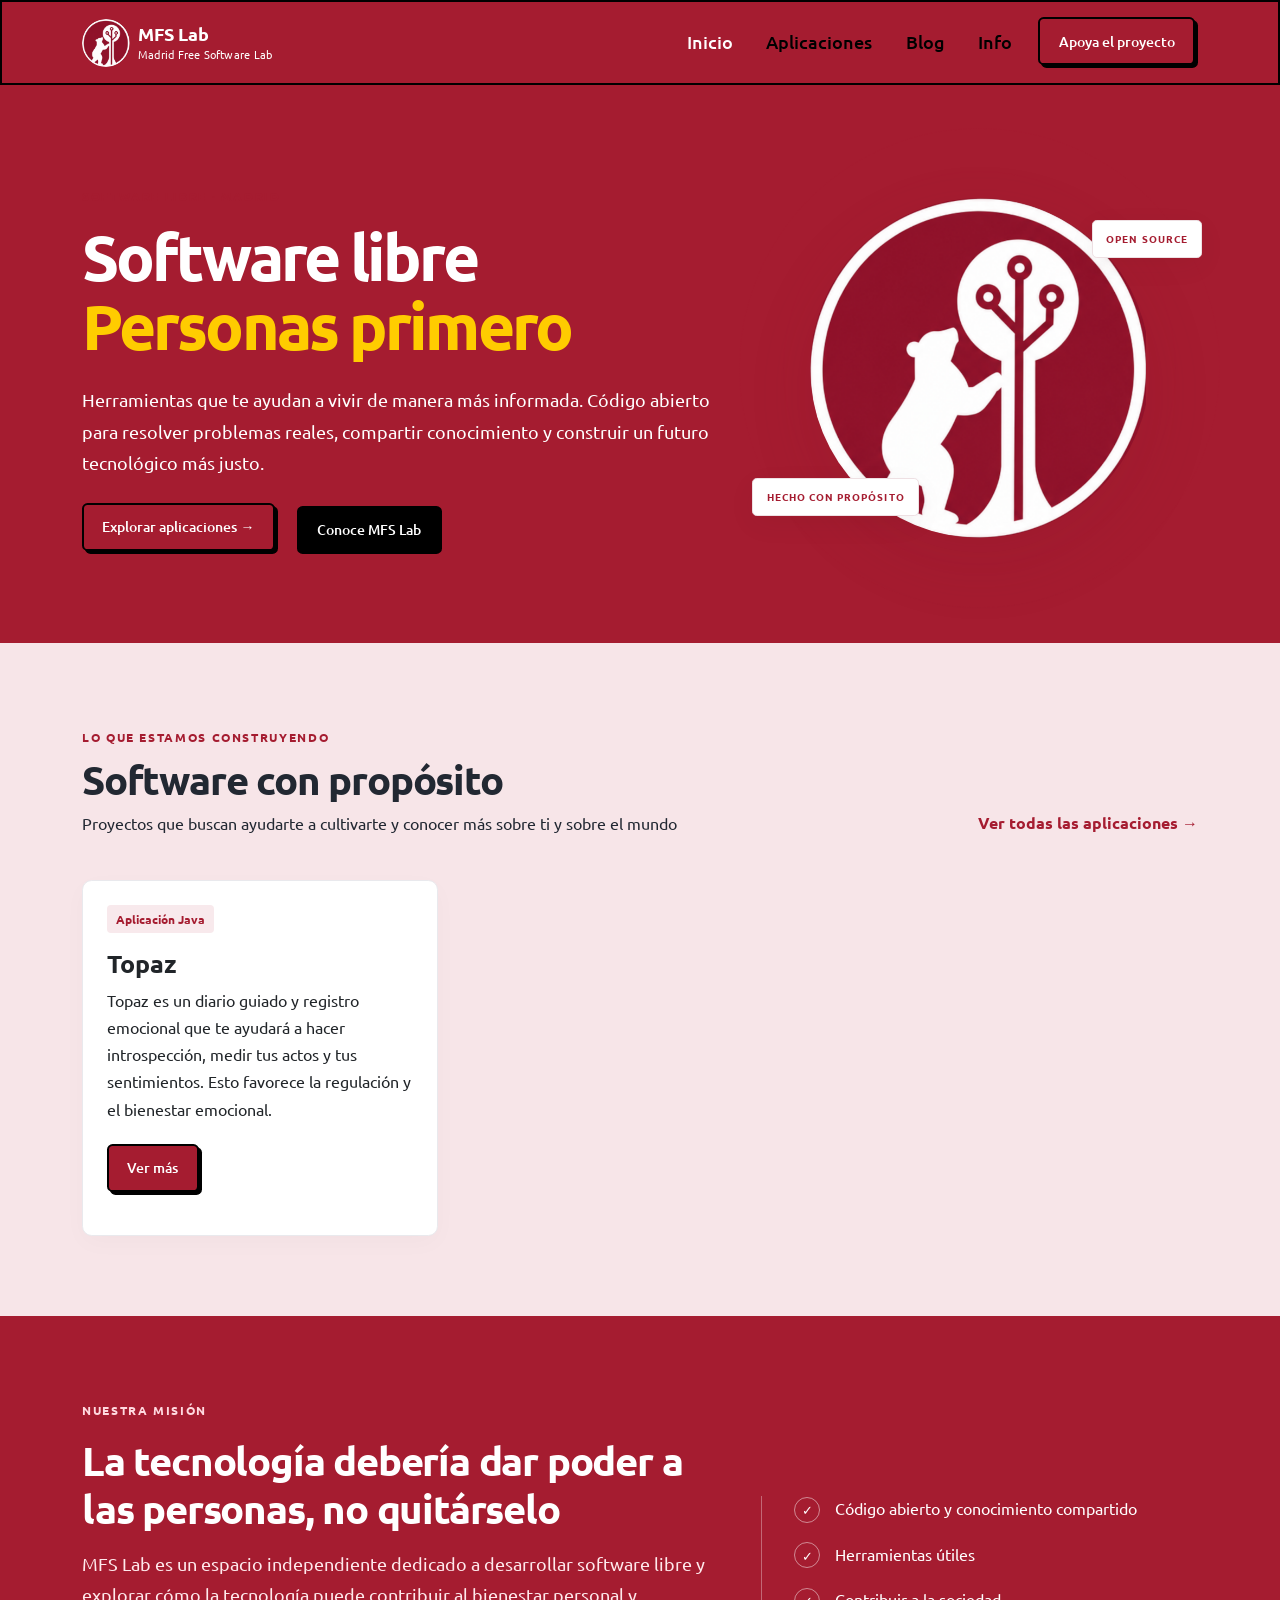
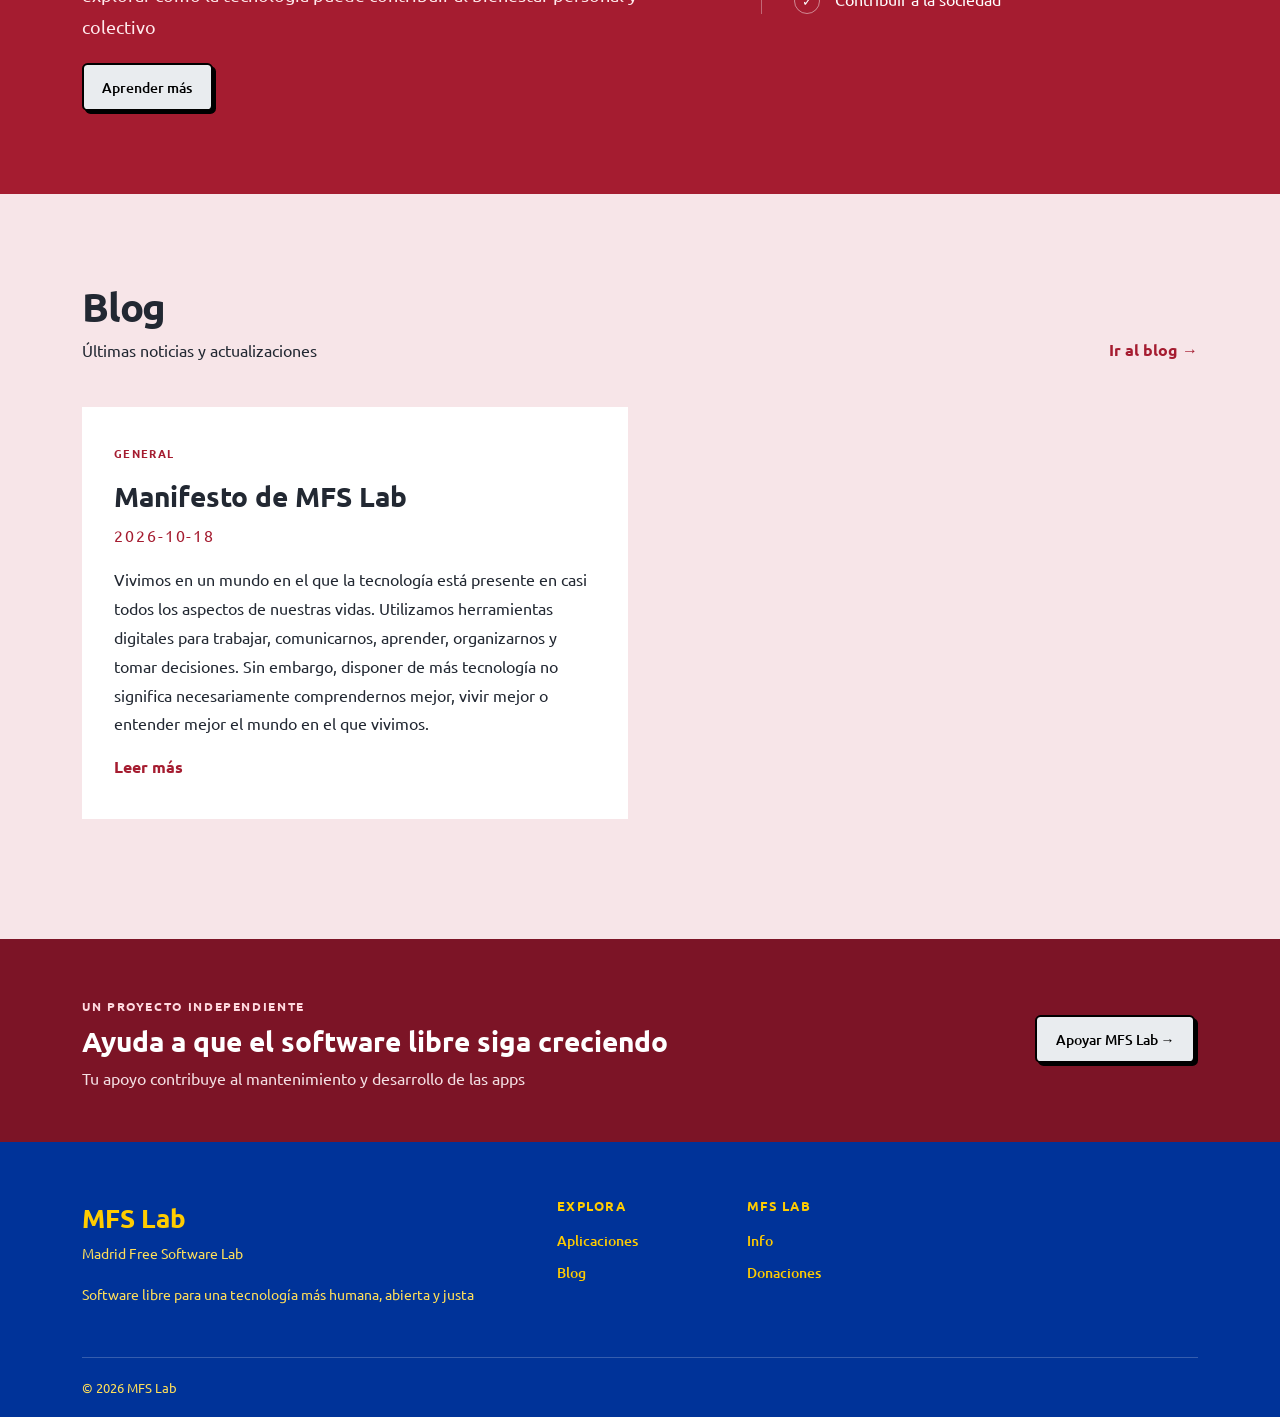
==== index.html @ f6865621 "feat: initial release of MFS Lab website" ====
<!doctype html>
<html lang="es">

<head>
  <meta charset="utf-8">
  <meta name="viewport" content="width=device-width, initial-scale=1">
  <meta name="description" content="MFS Lab crea software libre, útil y centrado en las personas.">
  <title>MFS Lab: Madrid Free Software Lab</title>
  <link rel="preconnect" href="https://fonts.googleapis.com">
  <link rel="preconnect" href="https://fonts.gstatic.com" crossorigin>
  <link href="https://fonts.googleapis.com/css2?family=Ubuntu:wght@300;400;500;700&display=swap" rel="stylesheet">
  <link href="assets/css/brite-bootstrap.min.css" rel="stylesheet">
  <link href="assets/css/site.css" rel="stylesheet">
</head>

<body>
  <nav class="navbar navbar-expand-lg navbar-light sticky-top border-bottom">
    <div class="container"><a class="navbar-brand d-flex align-items-center gap-2" href="index.html"><img
          src="assets/images/mfs-lab-logo.png" alt="Logotipo de MFS Lab" width="48" height="48"><span><strong
            class="text-secondary">MFS
            Lab</strong><small class="brand-subtitle d-block text-secondary">Madrid Free Software Lab</small></span></a>
      <button class="navbar-toggler" type="button" data-bs-toggle="collapse" data-bs-target="#mainNav"
        aria-controls="mainNav" aria-expanded="false" aria-label="Abrir navegación"><span
          class="navbar-toggler-icon"></span></button>
      <div class="collapse navbar-collapse" id="mainNav">
        <ul class="navbar-nav ms-auto align-items-lg-center gap-lg-2">
          <li class="nav-item"><a class="nav-link active" href="index.html">Inicio</a></li>
          <li class="nav-item"><a class="nav-link" href="apps.html">Aplicaciones</a></li>
          <li class="nav-item"><a class="nav-link" href="blog.html">Blog</a></li>
          <li class="nav-item"><a class="nav-link" href="about.html">Info</a></li>
          <li class="nav-item"><a class="btn btn-primary ms-lg-2" href="donate.html">Apoya el proyecto</a></li>
        </ul>
      </div>
    </div>
  </nav>
  <main>
    <section class="hero-section">
      <div class="container">
        <div class="row align-items-center g-5">
          <div class="col-lg-7"><span class="eyebrow">SOFTWARE LIBRE · MADRID</span>
            <h1 class="display-3 fw-bold mt-3 text-secondary">Software libre<br><span class="text-highlight">Personas
                primero</span></h1>
            <p class="lead mt-4 mb-4 hero-copy">Herramientas que te ayudan a vivir de manera más informada. Código
              abierto para resolver problemas reales, compartir conocimiento y construir un futuro
              tecnológico más justo.</p>
            <div class="d-flex flex-wrap gap-3"><a class="btn btn-primary btn-lg" href="apps.html">Explorar aplicaciones
                <span aria-hidden="true">→</span></a><a class="btn btn-outline-dark btn-lg" href="about.html">Conoce MFS
                Lab</a></div>
          </div>
          <div class="col-lg-5">
            <div class="hero-logo-panel">
              <div class="logo-orbit orbit-one"></div>
              <div class="logo-orbit orbit-two"></div><img src="assets/images/mfs-lab-logo.png"
                alt="Oso madrileño junto a un árbol tecnológico, emblema de MFS Lab" class="hero-logo">
              <div class="hero-chip chip-top">OPEN SOURCE</div>
              <div class="hero-chip chip-bottom">HECHO CON PROPÓSITO</div>
            </div>
          </div>
        </div>
      </div>
    </section>
    <section class="section-pad section-apps">
      <div class="container section-apps">
        <div class="section-heading d-flex flex-wrap justify-content-between align-items-end gap-3">
          <div><span class="eyebrow">LO QUE ESTAMOS CONSTRUYENDO</span>
            <h2 class="display-6 fw-bold mt-2">Software con propósito</h2>
            <p class="body mb-0">Proyectos que buscan ayudarte a cultivarte y conocer más sobre ti y sobre el mundo</p>
          </div><a href="apps.html" class="text-link">Ver todas las aplicaciones →</a>
        </div>
        <div class="row g-4 mt-2">
          <div class="col-md-6 col-lg-4">
            <article class="card project-card pb-3">
              <div class="project-art art-topaz"><span class="art-label">v26.1</span></div>
              <div class="card-body p-4"><span class="tag">Aplicación Java</span>
                <h2 class="h3 fw-bold mt-3">Topaz</h2>
                <p class="body">Topaz es un diario guiado y registro emocional que te ayudará a hacer
                  introspección, medir tus actos y tus sentimientos. Esto favorece la regulación y el
                  bienestar emocional.</p><a class="btn btn-primary mt-2" href="https://mfslab.github.io/TopazApp/"
                  target="_blank" rel="noopener noreferrer">Ver más</a>
              </div>
            </article>
          </div>
          <!--
          <div class="col-md-6 col-lg-4">
            <article class="card project-card pb-3">
              <div class="project-art art-topaz"><span class="art-label">v26.1</span></div>
              <div class="card-body p-4"><span class="tag">Página Web</span>
                <h2 class="h3 fw-bold mt-3">Pause</h2>
                <p class="body">Herramienta para pausar y controlar la respiración.</p><a class="btn btn-primary mt-2"
                  href="https://mfslab.github.io/TopazApp/" target="_blank" rel="noopener noreferrer">Ver más</a>
              </div>
            </article>
          </div>
          -->
        </div>
      </div>
    </section>
    <section class="mission-section">
      <div class="container">
        <div class="row align-items-center g-5">
          <div class="col-lg-7"><span class="eyebrow eyebrow-light">NUESTRA MISIÓN</span>
            <h2 class="display-6 fw-bold mt-3">La tecnología debería dar poder a las personas, no quitárselo</h2>
            <p class="lead mt-3">MFS Lab es un espacio independiente dedicado a desarrollar software libre y
              explorar cómo la tecnología puede contribuir al bienestar personal y colectivo</p><a
              class="btn btn-light btn-lg mt-2" href="about.html">Aprender más</a>
          </div>
          <div class="col-lg-5">
            <div class="mission-points">
              <p><span>✓</span> Código abierto y conocimiento compartido</p>
              <p><span>✓</span> Herramientas útiles</p>
              <p><span>✓</span> Contribuir a la sociedad</p>
            </div>
          </div>
        </div>
      </div>
    </section>
    <section class="section-pad news-preview section-apps">
      <div class="container section-apps">
        <div class="section-heading d-flex flex-wrap justify-content-between align-items-end gap-3">
          <div>
            <h2 class="display-6 fw-bold mt-2">Blog</h2>
            <p class="body mb-0">Últimas noticias y actualizaciones</p>
          </div><a href="blog.html" class="text-link">Ir al blog →</a>
        </div>
        <div class="row g-4 mt-2 section-apps">
          <div class="col-md-6 section-apps">
            <article class="article-entry">
              <span class="news-index">GENERAL</span>
              <h2 class="h2 fw-bold mt-3">Manifesto de MFS Lab</h2>
              <p class="news-date">2026-10-18</p>
              <p>Vivimos en un mundo en el que la tecnología está presente en casi todos los aspectos de
                nuestras vidas. Utilizamos herramientas digitales para trabajar, comunicarnos, aprender,
                organizarnos y tomar decisiones. Sin embargo, disponer de más tecnología no significa
                necesariamente comprendernos mejor, vivir mejor o entender mejor el mundo en el que
                vivimos.</p>
              <a href="blog/article/20261016.html" class="text-link">Leer más</a>
            </article>
          </div>
        </div>
      </div>
    </section>
    <section class="support-banner">
      <div class="container d-flex flex-column flex-lg-row align-items-lg-center justify-content-between gap-4">
        <div><span class="eyebrow eyebrow-light">UN PROYECTO INDEPENDIENTE</span>
          <h2 class="h2 fw-bold mt-2 mb-2">Ayuda a que el software libre siga creciendo</h2>
          <p class="mb-0">Tu apoyo contribuye al mantenimiento y desarrollo de las apps</p>
        </div><a href="donate.html" class="btn btn-light btn-lg flex-shrink-0">Apoyar MFS Lab →</a>
      </div>
    </section>
  </main>
  <footer class="site-footer">
    <div class="container">
      <div class="row g-4">
        <div class="col-lg-5"><a href="index.html" class="footer-brand">MFS Lab</a>
          <p class="footer-subtitle">Madrid Free Software Lab</p>
          <p class="footer-copy">Software libre para una tecnología más humana, abierta y justa</p>
        </div>
        <div class="col-6 col-lg-2">
          <h2 class="footer-heading">Explora</h2><a href="apps.html">Aplicaciones</a><a href="blog.html">Blog</a>
        </div>
        <div class="col-6 col-lg-2">
          <h2 class="footer-heading">MFS Lab</h2><a href="about.html">Info</a><a href="donate.html">Donaciones</a>
        </div>
      </div>
      <div class="footer-bottom"><span>© <span id="year"></span> MFS Lab</span><span></span></div>
    </div>
  </footer>
  <script src="https://cdn.jsdelivr.net/npm/bootstrap@5.3.8/dist/js/bootstrap.bundle.min.js"></script>
  <script src="assets/js/site.js"></script>
</body>

</html>
---- assets/css/site.css ----
/* MFS Lab — personalización del tema Bootswatch Brite */
:root {
    --mfs-red: #A51C30;
    --mfs-red-dark: #791326;
    --mfs-blue: #003399;
    --mfs-yellow: #FFCC00;
    --bs-primary: #A51C30;
    --bs-primary-rgb: 165, 28, 48;
    --bs-primary-text-emphasis: #791326;
    --bs-primary-bg-subtle: #f7e5e8;
    --bs-primary-border-subtle: #e8b7c0;
    --bs-link-color: #A51C30;
    --bs-link-hover-color: #791326;
    --bs-font-sans-serif: "Ubuntu", system-ui, -apple-system, "Segoe UI", sans-serif;
    --bs-body-font-family: "Ubuntu", system-ui, sans-serif
}

* {
    box-sizing: border-box
}

body {
    font-family: "Ubuntu", sans-serif;
    color: #222832;
    font-size: 1rem
}

a {
    transition: color .18s ease, background-color .18s ease
}

.navbar {
    padding: .7rem 0;
    background: #A51C30;

}

.navbar-brand {
    color: #17191e !important;
    line-height: 1.1
}

.navbar-brand img {
    object-fit: contain;
    border-radius: 50%
}

.navbar-brand strong {
    font-size: 1.15rem
}

.brand-subtitle {
    font-size: .68rem;
    font-weight: 400;
    color: #6b7079;
    margin-top: .25rem;
    letter-spacing: .02em
}

.nav-link {
    font-weight: 500;
    padding: .7rem .8rem !important
}

.nav-link.active,
.nav-link:hover {
    color: var(--bs-secondary-border-subtle) !important;
}

.btn {
    border-radius: .35rem;
    font-weight: 500;
    padding: .72rem 1.15rem
}

.btn-primary {
    --bs-btn-bg: var(--mfs-red);
    --bs-btn-border-color: var(--mfs-red);
    --bs-btn-hover-bg: var(--mfs-red-dark);
    --bs-btn-hover-border-color: var(--mfs-red-dark);
    --bs-btn-active-bg: var(--mfs-red-dark);
    --bs-btn-active-border-color: var(--mfs-red-dark);
    --bs-btn-color: #fff;
    --bs-btn-hover-color: #fff
}

.btn-outline-dark:hover {
    background: #242832
}

.text-primary {
    color: var(--mfs-red) !important
}

.text-highlight {
    color: var(--mfs-yellow) !important
}

.hero-section {
    padding: 5.5rem 0 5rem;
    background: #A51C30;
    /*background: linear-gradient(135deg, #fff 0%, #fff 58%, #A51C30 100%);*/
    overflow: hidden
}

.bg-primary {
    background-color: #A51C30;
}

.eyebrow {
    display: inline-block;
    color: var(--mfs-red);
    font-size: .73rem;
    font-weight: 700;
    letter-spacing: .14em
}

.hero-section h1 {
    letter-spacing: -.045em;
    line-height: 1.08
}

.hero-copy {
    max-width: 650px;
    color: #ffffff;
    line-height: 1.8
}

.hero-note {
    font-size: .88rem;
    color: #626975
}

.status-dot {
    display: inline-block;
    width: 8px;
    height: 8px;
    border-radius: 50%;
    background: #4e9b6d;
    margin-right: .45rem
}

.hero-logo-panel {
    min-height: 390px;
    display: grid;
    place-items: center;
    position: relative
}

.hero-logo {
    position: relative;
    z-index: 2;
    width: min(80%, 340px);
    aspect-ratio: 1;
    object-fit: contain;
    border-radius: 50%;
    box-shadow: 0 25px 65px #74132620
}

.logo-orbit {
    position: absolute;
    border: 1px solid #a51c3020;
    border-radius: 50%;
    width: 90%;
    aspect-ratio: 1
}

.orbit-two {
    width: 110%;
    border-style: dashed;
    opacity: .7
}

.hero-chip {
    position: absolute;
    z-index: 3;
    background: #fff;
    border: 1px solid #eee0e3;
    box-shadow: 0 8px 28px #42101a0d;
    padding: .65rem .85rem;
    border-radius: .3rem;
    font-size: .65rem;
    letter-spacing: .1em;
    font-weight: 700;
    color: var(--mfs-red)
}

.chip-top {
    top: 12%;
    right: -1%
}

.chip-bottom {
    bottom: 12%;
    left: -2%
}

.values-strip {
    padding: 2.1rem 0;
    background: #fff;
    border-top: 1px solid #f0e7e9;
    border-bottom: 1px solid #f0e7e9
}

.value-item {
    display: flex;
    gap: 1rem;
    align-items: flex-start
}

.value-number {
    font-size: .8rem;
    font-weight: 700;
    color: var(--mfs-red);
    border: 1px solid #e7c1c8;
    padding: .4rem .55rem;
    border-radius: .25rem
}

.value-item h3 {
    font-size: 1rem;
    font-weight: 700;
    margin-bottom: .4rem
}

.value-item p {
    font-size: .88rem;
    color: #68707b;
    margin: 0;
    line-height: 1.6
}

.section-pad {
    padding: 5rem 0
}

.section-heading {
    margin-bottom: 1.3rem
}

.section-heading h2 {
    letter-spacing: -.03em
}

.section-heading>div>p {
    max-width: 650px
}

.text-link {
    font-weight: 700;
    color: var(--mfs-red);
    text-decoration: none
}

.text-link:hover {
    color: var(--mfs-red-dark);
    text-decoration: underline
}

.project-card {
    border: 1px solid #e9e9ed;
    border-radius: .6rem;
    overflow: hidden;
    box-shadow: 0 7px 24px #11101806;
    transition: transform .2s ease, box-shadow .2s ease
}

.project-card:hover {
    transform: translateY(-4px);
    box-shadow: 0 16px 35px #11101812
}

.project-card .card-body {
    display: flex;
    flex-direction: column;
    align-items: flex-start
}

.project-card p {
    line-height: 1.7
}

.project-art {
    position: relative;
    display: flex;
    align-items: center;
    justify-content: center;
    overflow: hidden
}

.project-art:before,
.project-art:after {
    content: "";
    position: absolute;
    border: 1px solid #ffffff55;
    border-radius: 50%;
    width: 190px;
    height: 190px
}

.project-art:after {
    width: 250px;
    height: 250px
}

.art-topaz {
    background: linear-gradient(135deg, #791326, #c52d48)
}

.art-wellbeing {
    background: linear-gradient(135deg, #243e66, #557da6)
}

.art-equality {
    background: linear-gradient(135deg, #292d42, #68628d)
}

.art-symbol {
    font-size: 5.2rem;
    font-weight: 300;
    color: white;
    z-index: 1;
    line-height: 1
}

.art-label {
    position: absolute;
    left: 1.25rem;
    bottom: 1.1rem;
    color: white;
    font-size: .65rem;
    letter-spacing: .14em;
    font-weight: 700
}

.tag {
    background: #f8e9ec;
    color: var(--mfs-red);
    font-size: .72rem;
    padding: .35rem .55rem;
    border-radius: .25rem;
    font-weight: 700
}

.mission-section {
    background: var(--mfs-red);
    color: #fff;
    padding: 5rem 0
}

.eyebrow-light {
    color: #ffd9df
}

.eyebrow-yellow {
    color: #FFCC00
}

.mission-section h2 {
    letter-spacing: -.03em;
    max-width: 720px
}

.mission-section .lead {
    color: #ffe9ec;
    line-height: 1.8
}

.mission-points {
    border-left: 1px solid #ffffff55;
    padding-left: 2rem
}

.mission-points p {
    font-size: 1rem;
    margin-bottom: 1.2rem
}

.mission-points p:last-child {
    margin-bottom: 0
}

.mission-points span {
    display: inline-grid;
    place-items: center;
    border: 1px solid #ffffff7a;
    border-radius: 50%;
    width: 26px;
    height: 26px;
    margin-right: .7rem;
    font-size: .8rem
}

.news-preview {
    background: #fbfbfc
}

.news-card {
    background: white;
    border: 1px solid #e8e8ec;
    border-radius: .5rem;
    padding: 1.8rem;
    height: 100%
}

.news-card h3 {
    line-height: 1.35
}

.news-index {
    font-size: .7rem;
    color: var(--mfs-red);
    font-weight: 700;
    letter-spacing: .12em
}

.news-date {
    font-size: 1rem;
    color: var(--mfs-red);
    font-weight: 7500;
    letter-spacing: .12em
}

.support-banner {
    background: #7c1426;
    color: white;
    padding: 3.3rem 0
}

.support-banner p {
    color: #f4dfe3
}

.site-footer {
    background: var(--mfs-blue);
    color: var(--mfs-yellow);
    padding: 3.5rem 0 1.25rem
}

.footer-brand {
    font-size: 1.65rem;
    font-weight: 700;
    color: var(--mfs-yellow);
    text-decoration: none
}

.footer-subtitle {
    font-size: .85rem;
    margin: .2rem 0 1rem
}

.footer-copy,
.site-footer p {
    color: #ffdf59;
    font-size: .9rem;
    line-height: 1.7
}

.footer-heading {
    font-size: .8rem;
    letter-spacing: .1em;
    text-transform: uppercase;
    font-weight: 700;
    margin-bottom: 1rem;
    color: var(--mfs-yellow)
}

.site-footer a:not(.footer-brand) {
    display: block;
    color: var(--mfs-yellow);
    text-decoration: none;
    font-size: .9rem;
    margin-bottom: .65rem
}

.site-footer a:hover {
    color: white;
    text-decoration: underline
}

.footer-bottom {
    display: flex;
    justify-content: space-between;
    gap: 1rem;
    border-top: 1px solid #ffffff35;
    padding-top: 1.2rem;
    margin-top: 2.2rem;
    font-size: .8rem;
    color: #ffdf59
}

.page-hero {
    padding: 4.2rem 0;
    background: linear-gradient(120deg, #fff 0%, #fbf0f2 100%);
    border-bottom: 1px solid #f1e1e4
}

.section-apps {
    background: var(--bs-primary-bg-subtle);
}

.page-hero h1 {
    letter-spacing: -.04em
}

.page-hero .lead {
    color: #fff;
    max-width: 760px;
    line-height: 1.7
}

.callout {
    padding: 1.5rem;
    border-left: 4px solid var(--mfs-red);
    background: #fbf3f4;
    border-radius: 0 .35rem .35rem 0
}

.article-entry {
    padding: 2rem 2rem 2.5rem;
    margin-bottom: 2.5rem;
    border-bottom: 1px solid #e8e8ec;
    background: white;
}

.article-entry:last-child {
    border-bottom: 0
}

.article-entry p {
    line-height: 1.8
}

.sidebar-card {
    border: 1px solid #e7e7eb;
    border-radius: .5rem;
    padding: 1.5rem
}

.sidebar-card a {
    display: inline-block
}

.principle-icon {
    color: #A51C30;
    width: 28px;
    height: 28px;
    stroke-width: 2px;
  }

.about-logo-card {
    background: #A51C30;
    border: 1px solid #f0dfe3;
    border-radius: .75rem;
    padding: 2rem;
    text-align: center
}

.about-logo {
    width: min(100%, 280px);
    border-radius: 50%
}

.principle-grid {
    display: grid;
    grid-template-columns: repeat(3, 1fr);
    gap: 1.1rem
}

.principle-grid>div {
    border-top: 2px solid #e8c1c8;
    padding-top: 1rem
}

.principle-mark {
    font-size: 1.6rem;
    color: var(--mfs-red)
}

.profile-section {
    background: #282c36;
    color: white;
    padding: 5rem 0
}

.profile-role {
    color: #FFCC00;
    font-weight: 500
}

.profile-section p {
    line-height: 1.8
}

.portrait-placeholder {
    aspect-ratio: 4/5;
    border: 1px dashed #ffffff65;
    border-radius: .6rem;
    background: #383d49;
    display: flex;
    flex-direction: column;
    align-items: center;
    justify-content: center;
    gap: .6rem;
    color: #fff
}

.portrait-placeholder span {
    width: 100px;
    height: 100px;
    border-radius: 50%;
    background: #a51c30;
    display: grid;
    place-items: center;
    font-size: 2.2rem;
    font-weight: 700
}

.portrait-placeholder small {
    font-size: .75rem;
    color: #d6d7dc
}

.cv-placeholder {
    padding: 1.5rem;
    border: 1px solid #ffffff35;
    border-radius: .5rem;
    background: #ffffff08
}

.cv-placeholder ul {
    padding-left: 1.2rem
}

.cv-placeholder li {
    margin: .45rem 0
}

.donation-benefit {
    display: flex;
    gap: 1.1rem;
    margin-top: 1.7rem
}

.donation-benefit>span {
    flex: 0 0 40px;
    height: 40px;
    display: grid;
    place-items: center;
    border: 1px solid #e7c1c8;
    color: var(--mfs-red);
    font-weight: 700;
    border-radius: .3rem
}

.donation-benefit p {
    line-height: 1.7
}

.donate-card {
    padding: 2rem;
    border: 1px solid #e7e7eb;
    border-radius: .65rem;
    box-shadow: 0 12px 35px #1b1b2509
}

.donate-icon {
    width: 54px;
    height: 54px;
    border-radius: .5rem;
    background: #f8e8eb;
    color: var(--mfs-red);
    display: grid;
    place-items: center;
    font-size: 1.7rem
}

.donate-card .btn {
    display: block
}

.donate-card .btn-outline-dark {
    color: #242832
}

@media(max-width:767.98px) {
    .hero-section {
        padding: 3.5rem 0
    }

    .hero-section h1 {
        font-size: 2.7rem
    }

    .hero-logo-panel {
        min-height: 310px;
        margin-top: 1rem
    }

    .hero-logo {
        width: 68%
    }

    .chip-top {
        right: 0
    }

    .chip-bottom {
        left: 0
    }

    .section-pad {
        padding: 3.5rem 0
    }

    .mission-section,
    .profile-section {
        padding: 3.5rem 0
    }

    .mission-points {
        border-left: 0;
        border-top: 1px solid #ffffff55;
        padding: 1.5rem 0 0
    }

    .footer-bottom {
        flex-direction: column
    }

    .principle-grid {
        grid-template-columns: 1fr
    }

    .page-hero {
        padding: 3rem 0
    }

    .display-4 {
        font-size: 2.65rem
    }
}

@media(prefers-reduced-motion:reduce) {

    *,
    *::before,
    *::after {
        scroll-behavior: auto !important;
        transition: none !important
    }
}
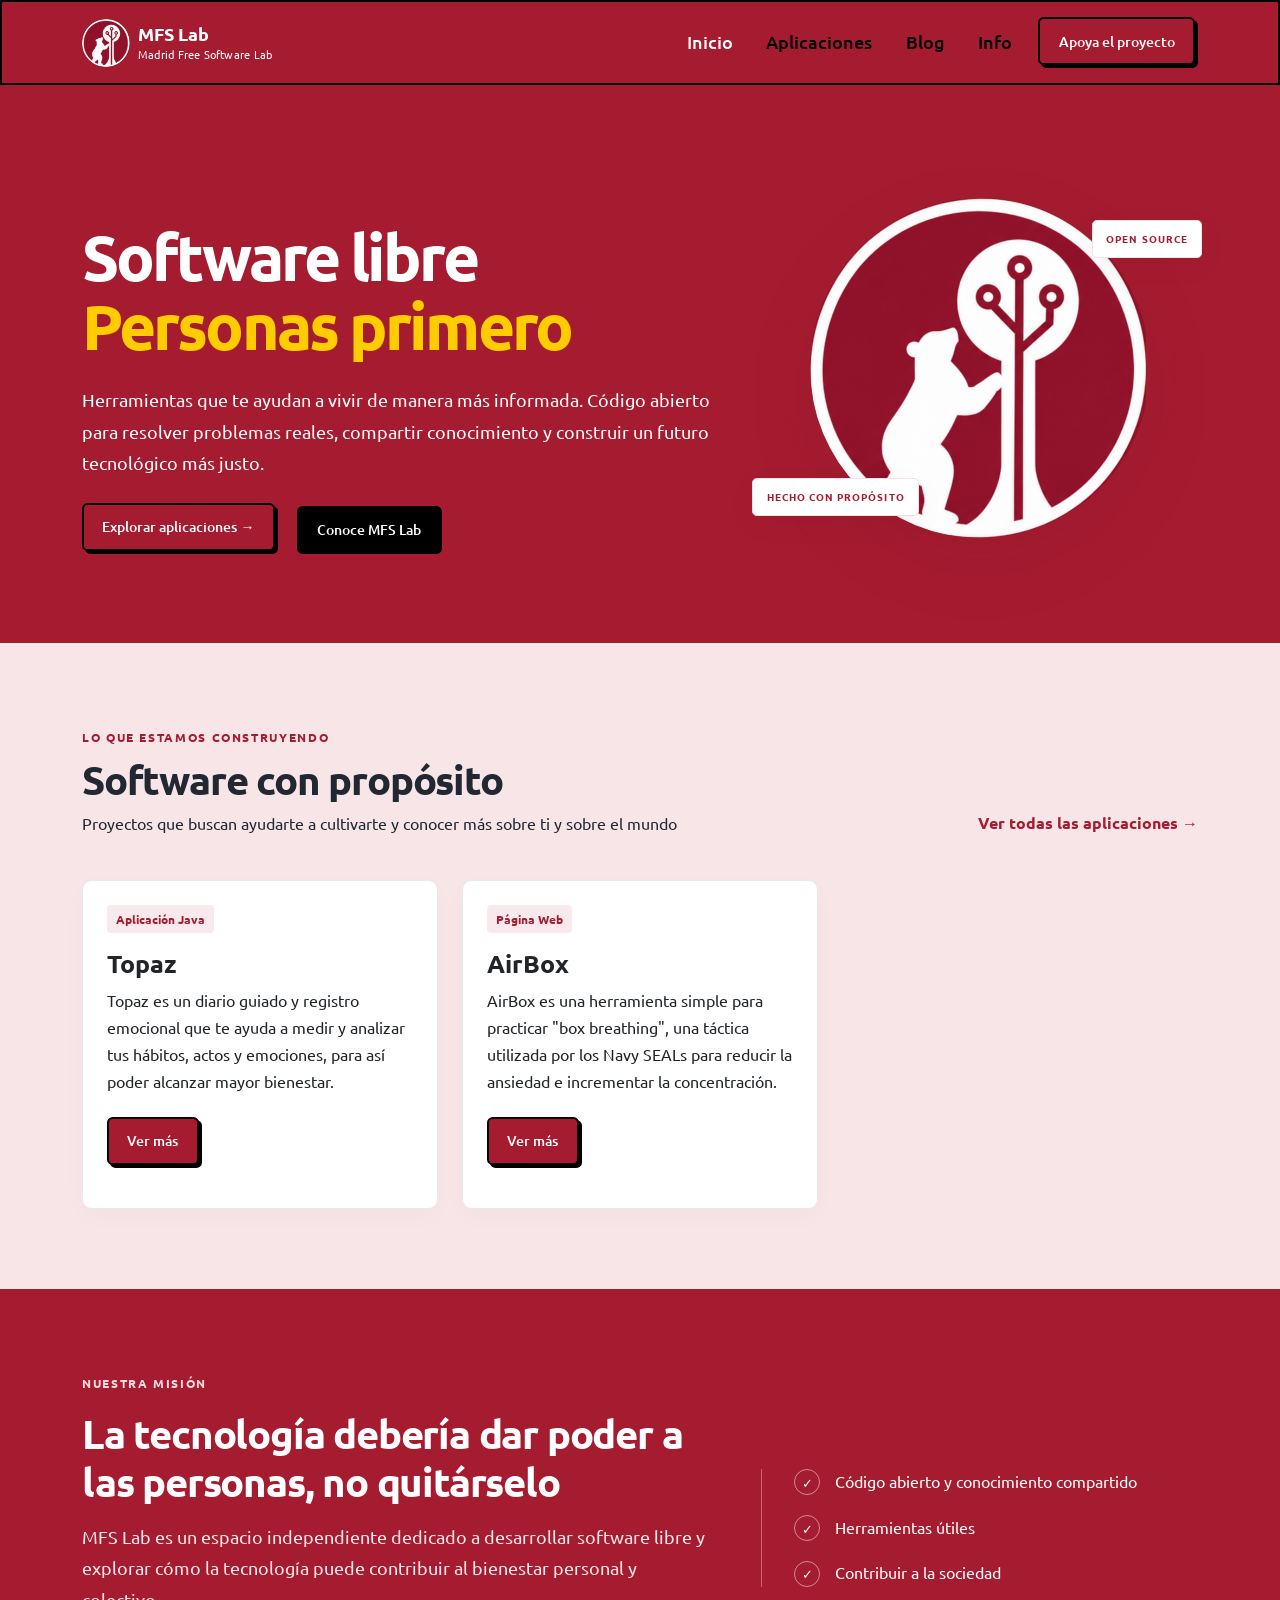
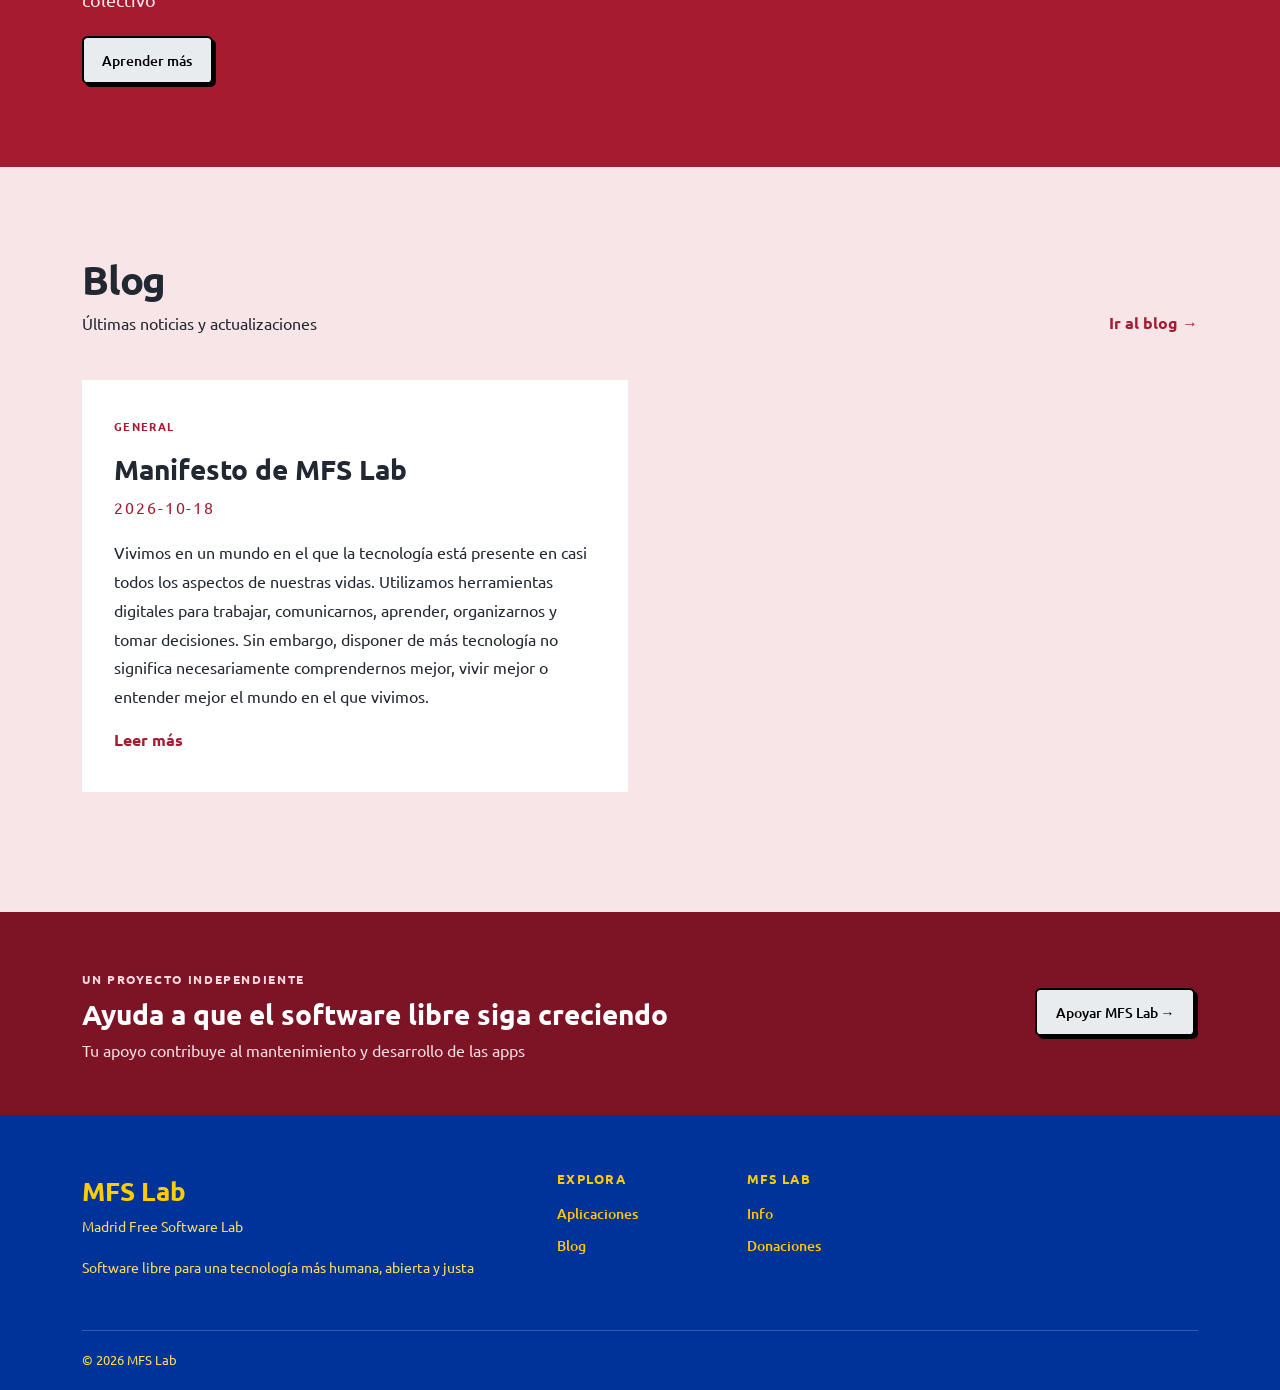
==== commit 0e367807: "feat: added AirBox app card" ====
--- a/index.html
+++ b/index.html
@@ -73,10 +73,22 @@
               <div class="project-art art-topaz"><span class="art-label">v26.1</span></div>
               <div class="card-body p-4"><span class="tag">Aplicación Java</span>
                 <h2 class="h3 fw-bold mt-3">Topaz</h2>
-                <p class="body">Topaz es un diario guiado y registro emocional que te ayudará a hacer
-                  introspección, medir tus actos y tus sentimientos. Esto favorece la regulación y el
-                  bienestar emocional.</p><a class="btn btn-primary mt-2" href="https://mfslab.github.io/TopazApp/"
-                  target="_blank" rel="noopener noreferrer">Ver más</a>
+                <p class="body">Topaz es un diario guiado y registro emocional que te ayuda a medir y
+                  analizar tus hábitos, actos y emociones, para así poder alcanzar mayor bienestar.</p><a
+                  class="btn btn-primary mt-2" href="https://mfslab.github.io/TopazApp/" target="_blank"
+                  rel="noopener noreferrer">Ver más</a>
+              </div>
+            </article>
+          </div>
+          <div class="col-md-6 col-lg-4">
+            <article class="card project-card pb-3">
+              <div class="project-art art-topaz"><span class="art-label">v26.1</span></div>
+              <div class="card-body p-4"><span class="tag">Página Web</span>
+                <h2 class="h3 fw-bold mt-3">AirBox</h2>
+                <p class="body">AirBox es una herramienta simple para practicar "box breathing", una táctica utilizada
+                  por los Navy SEALs para reducir la ansiedad e incrementar la concentración.</p><a
+                  class="btn btn-primary mt-2" href="https://mfslab.github.io/AirBox/" target="_blank"
+                  rel="noopener noreferrer">Ver más</a>
               </div>
             </article>
           </div>
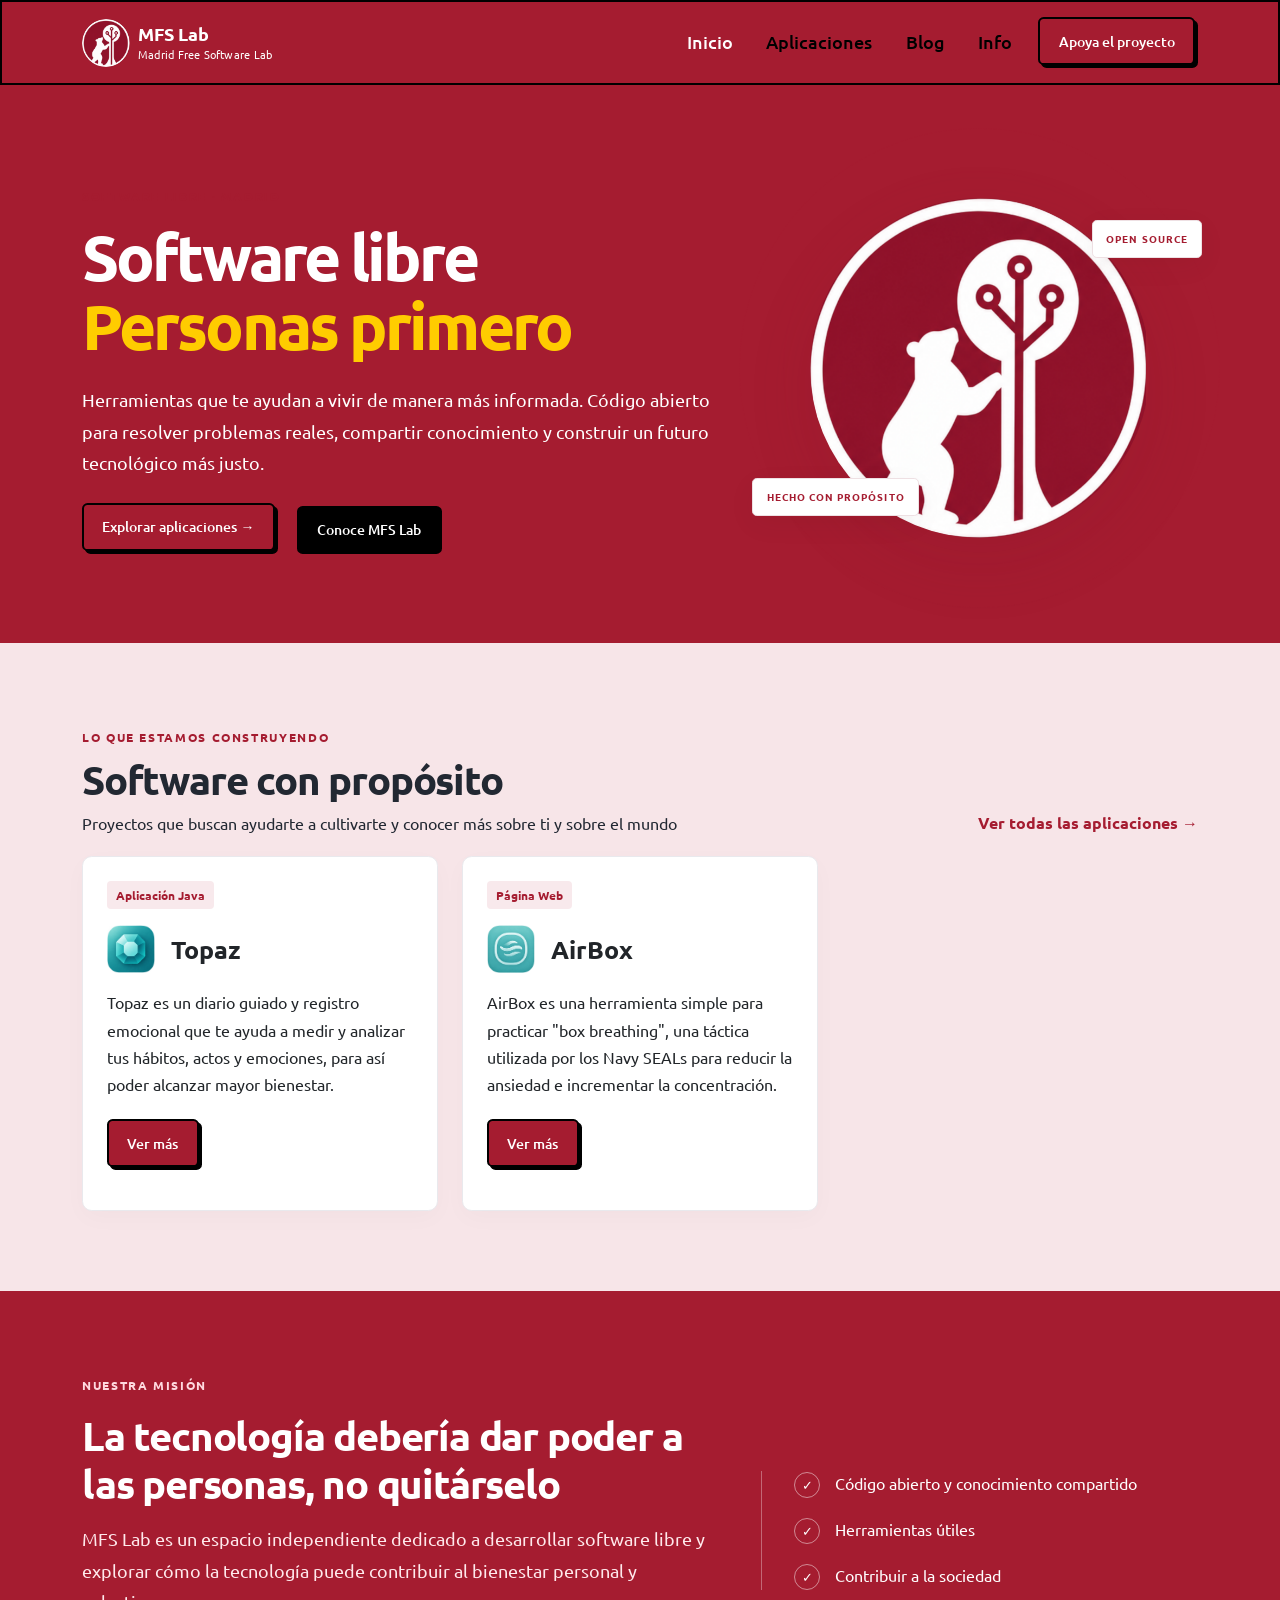
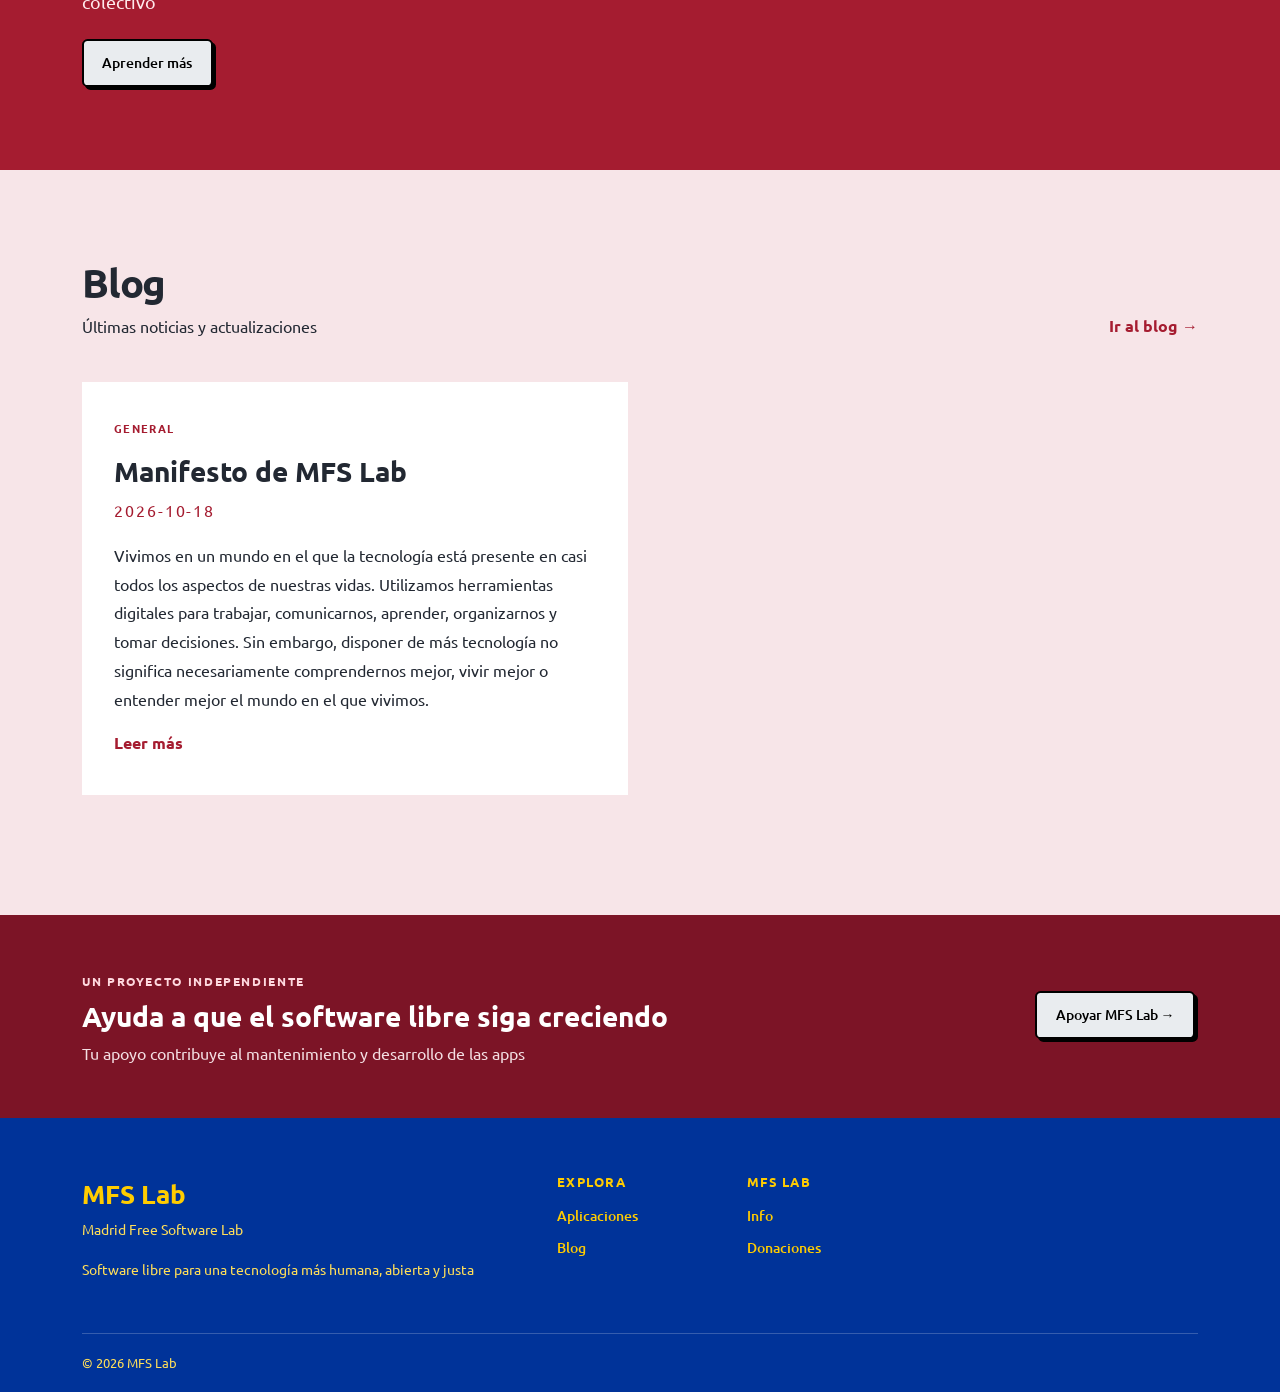
==== commit 1443c17d: "Update apps.html, airbox_appicon.png, topaz_appicon.png, and 2 more files" ====
--- a/index.html
+++ b/index.html
@@ -67,15 +67,22 @@
             <p class="body mb-0">Proyectos que buscan ayudarte a cultivarte y conocer más sobre ti y sobre el mundo</p>
           </div><a href="apps.html" class="text-link">Ver todas las aplicaciones →</a>
         </div>
-        <div class="row g-4 mt-2">
+        <div class="row g-4">
           <div class="col-md-6 col-lg-4">
             <article class="card project-card pb-3">
               <div class="project-art art-topaz"><span class="art-label">v26.1</span></div>
-              <div class="card-body p-4"><span class="tag">Aplicación Java</span>
-                <h2 class="h3 fw-bold mt-3">Topaz</h2>
-                <p class="body">Topaz es un diario guiado y registro emocional que te ayuda a medir y
-                  analizar tus hábitos, actos y emociones, para así poder alcanzar mayor bienestar.</p><a
-                  class="btn btn-primary mt-2" href="https://mfslab.github.io/TopazApp/" target="_blank"
+              <div class="card-body p-4">
+                <span class="tag">Aplicación Java</span>
+                <div class="d-flex align-items-center gap-3 mt-3">
+                  <img src="assets/images/appicons/topaz_appicon.png" alt="Icono de Topaz" class="app-icon" width="48"
+                    height="48">
+                  <h2 class="h3 fw-bold mb-0">Topaz</h2>
+                </div>
+                <p class="body mt-3">Topaz es un diario guiado y registro emocional que te ayuda a medir
+                  y
+                  analizar tus hábitos, actos y emociones, para así poder alcanzar mayor bienestar.
+                </p>
+                <a class="btn btn-primary mt-2" href="https://mfslab.github.io/TopazApp/" target="_blank"
                   rel="noopener noreferrer">Ver más</a>
               </div>
             </article>
@@ -83,27 +90,22 @@
           <div class="col-md-6 col-lg-4">
             <article class="card project-card pb-3">
               <div class="project-art art-topaz"><span class="art-label">v26.1</span></div>
-              <div class="card-body p-4"><span class="tag">Página Web</span>
-                <h2 class="h3 fw-bold mt-3">AirBox</h2>
-                <p class="body">AirBox es una herramienta simple para practicar "box breathing", una táctica utilizada
-                  por los Navy SEALs para reducir la ansiedad e incrementar la concentración.</p><a
-                  class="btn btn-primary mt-2" href="https://mfslab.github.io/AirBox/" target="_blank"
+              <div class="card-body p-4">
+                <span class="tag">Página Web</span>
+                <div class="d-flex align-items-center gap-3 mt-3">
+                  <img src="assets/images/appicons/airbox_appicon.png" alt="Icono de AirBox" class="app-icon" width="48"
+                    height="48">
+                  <h2 class="h3 fw-bold mb-0">AirBox</h2>
+                </div>
+                <p class="body mt-3">AirBox es una herramienta simple para practicar "box breathing",
+                  una
+                  táctica utilizada
+                  por los Navy SEALs para reducir la ansiedad e incrementar la concentración.</p>
+                <a class="btn btn-primary mt-2" href="https://mfslab.github.io/AirBox/" target="_blank"
                   rel="noopener noreferrer">Ver más</a>
               </div>
             </article>
           </div>
-          <!--
-          <div class="col-md-6 col-lg-4">
-            <article class="card project-card pb-3">
-              <div class="project-art art-topaz"><span class="art-label">v26.1</span></div>
-              <div class="card-body p-4"><span class="tag">Página Web</span>
-                <h2 class="h3 fw-bold mt-3">Pause</h2>
-                <p class="body">Herramienta para pausar y controlar la respiración.</p><a class="btn btn-primary mt-2"
-                  href="https://mfslab.github.io/TopazApp/" target="_blank" rel="noopener noreferrer">Ver más</a>
-              </div>
-            </article>
-          </div>
-          -->
         </div>
       </div>
     </section>
